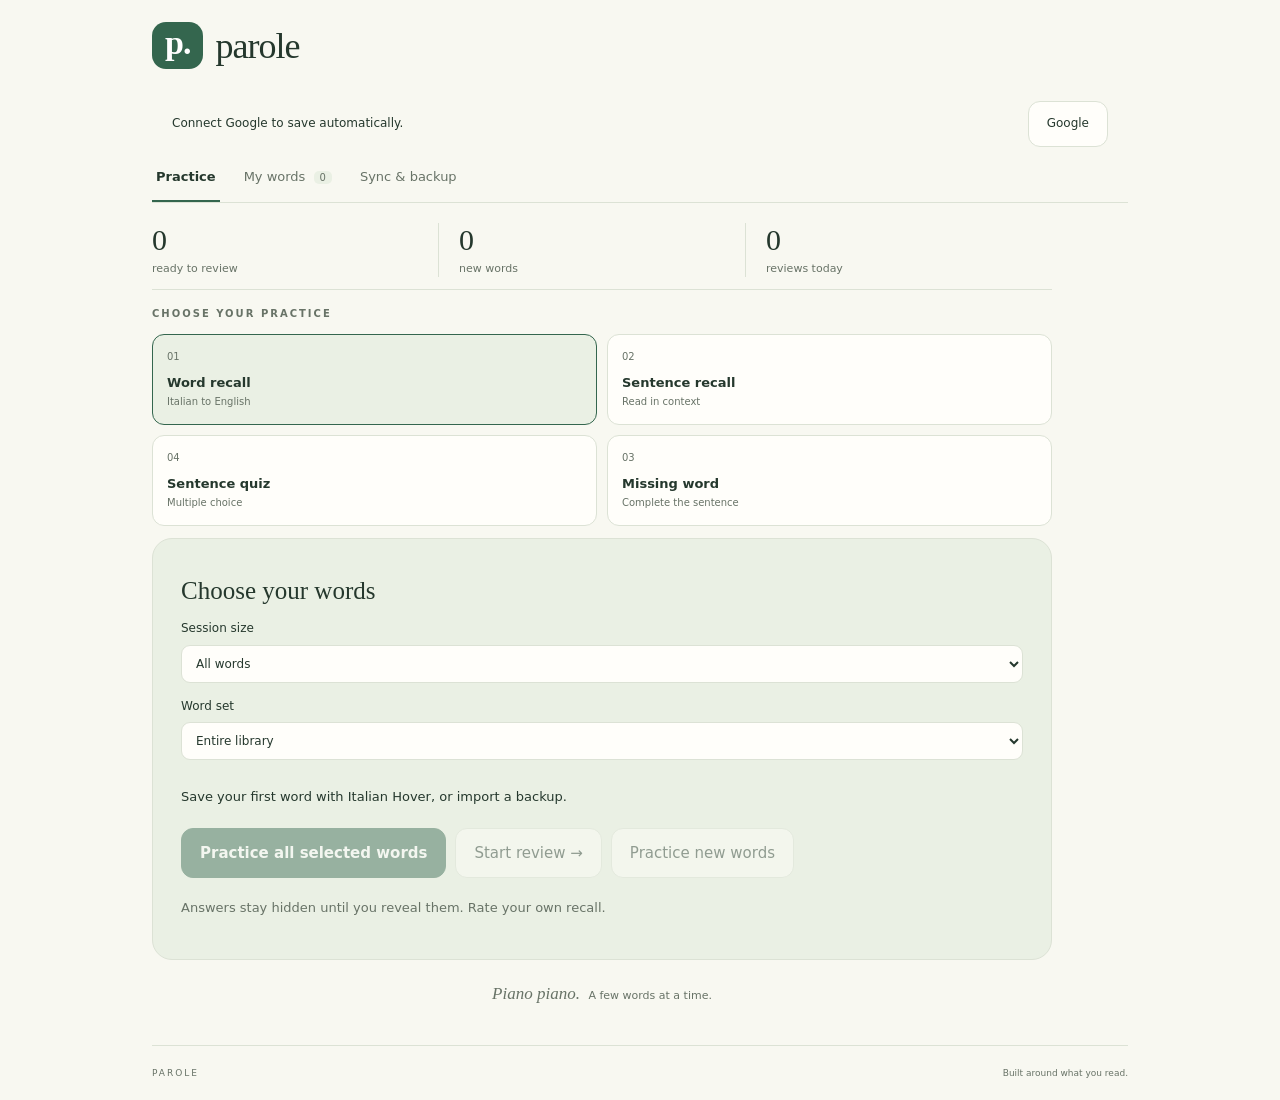
==== index.html @ adfd9d3e "Remove sync-page slogans and move settings up" ====
<!doctype html>
<html lang="en"><head><meta charset="utf-8"><meta name="viewport" content="width=device-width,initial-scale=1,viewport-fit=cover"><meta name="theme-color" content="#eef2e9"><meta name="apple-mobile-web-app-capable" content="yes"><meta name="apple-mobile-web-app-status-bar-style" content="default"><meta name="description" content="Practice Italian words collected from your reading."><link rel="icon" type="image/png" sizes="192x192" href="icons/192.png"><link rel="manifest" href="manifest.webmanifest"><link rel="apple-touch-icon" href="icons/192.png"><link rel="stylesheet" href="style.css?v=17"><title>Parole — Italian practice</title></head>
<body><main class="shell"><header><a class="brand" href="#today" aria-label="Parole home"><span class="mark">p.</span><span>parole</span></a><span id="connection" class="pill">Local mode</span></header><div class="google-save-status" style="display:flex;align-items:center;justify-content:space-between;gap:12px;padding:8px 20px;font-size:12px"><span data-google-status role="status">Connect Google to save automatically.</span><button type="button" data-drive="connect">Google</button></div>
<nav aria-label="Main"><button data-tab="today" class="active">Practice</button><button data-tab="library">My words <span id="wordCount">0</span></button><button data-tab="settings">Sync &amp; backup</button></nav>
<p id="notice" role="status" aria-live="polite"></p>
<section id="today" class="view"><section id="study" class="panel" hidden aria-label="Flashcard"><div class="card-top"><span id="cardPosition" class="eyebrow"></span><button id="endSession" class="quiet">End session</button></div><p id="cardInstruction" class="muted"></p><div id="question" class="question" lang="it"></div><p id="context" class="context" lang="it"></p><input id="clozeInput" placeholder="Try the missing word" autocomplete="off" autocapitalize="none" spellcheck="false" aria-label="Your missing word" hidden><div id="quizChoices" class="quiz-choices"></div><p id="quizFeedback" role="status"></p><button id="quizNext" class="primary" hidden>Next (Space)</button><button id="reveal" class="primary">Reveal answer</button><div id="answerPanel" hidden><div class="answer-label">ANSWER</div><div id="answer" class="answer"></div><p id="answerContext"></p><p id="sentenceEnglish" lang="en" role="status" hidden></p><button id="retrySentence" class="secondary" hidden>Retry sentence translation</button><div class="ratings"><button data-rating="again">Again<small>10 minutes</small></button><button data-rating="hard">Hard<small>More practice</small></button><button data-rating="good">Good<small>Remembered</small></button><button data-rating="easy">Easy<small>Very familiar</small></button></div></div></section>

<div class="stats"><div><strong id="dueCount">0</strong><span>ready to review</span></div><div><strong id="newCount">0</strong><span>new words</span></div><div><strong id="reviewCount">0</strong><span>reviews today</span></div></div>
<div class="mode-label">CHOOSE YOUR PRACTICE</div><div class="modes" role="group" aria-label="Practice type"><button data-mode="word" class="active">01 <strong>Word recall</strong><small>Italian to English</small></button><button data-mode="sentence">02 <strong>Sentence recall</strong><small>Read in context</small></button><button data-mode="choice">04 <strong>Sentence quiz</strong><small>Multiple choice</small></button><button data-mode="cloze">03 <strong>Missing word</strong><small>Complete the sentence</small></button></div>
<div id="startPanel" class="panel start"><h2>Choose your words</h2><label>Session size<select id="sessionSize"><option value="all">All words</option><option value="10">10</option><option value="20">20</option><option value="50">50</option></select></label><label>Word set<select id="wordSet"><option value="all">Entire library</option><option value="custom">Choose words</option></select></label><div id="wordPicker" hidden><input id="pickSearch" type="search" placeholder="Find words or sentences"><div class="actions"><button id="pickAll">Select all shown</button><button id="pickNone">Clear selection</button></div><p id="pickCount"></p><div id="pickList"></div></div><p id="readyText">Save your first word with Italian Hover, or import a backup.</p><div class="actions"><button id="startAll" class="primary">Practice all selected words</button><button id="startReview" class="secondary">Start review <span aria-hidden="true">&#8594;</span></button><button id="startNew" class="secondary">Practice new words</button></div><p class="muted">Answers stay hidden until you reveal them. Rate your own recall.</p></div>
<div class="footnote"><span lang="it">Piano piano.</span> A few words at a time.</div></section>
<section id="library" class="view" hidden><div class="eyebrow">COLLECTED FROM REAL LIFE</div><h1>My words.</h1><div class="library-tools"><input type="search" id="search" placeholder="Search words, translations or sentences" aria-label="Search vocabulary"><label class="check"><input id="showDeleted" type="checkbox"> Include deleted</label><button id="addManual" class="secondary">Add a word</button></div><p id="librarySummary" class="muted"></p><div id="entries"></div></section>
<section id="settings" class="view" hidden><div class="panel"><h2>Private Google Drive sync</h2><p>Sync after saving on your computer, then sync on your phone. Words, edits and review progress travel together.</p><p id="syncSetup" class="muted"></p><label id="clientLabel">Web OAuth client ID<input id="clientId" placeholder="Public client ID ending in .apps.googleusercontent.com" autocomplete="off"></label><button id="saveClient" class="secondary">Save client ID</button><div class="actions"><button id="connect" class="primary">Connect Google Drive</button><button id="sync" class="secondary">Sync now</button><button id="disconnect" class="quiet">Disconnect</button></div><p id="syncStatus" role="status">Not connected. Local saves and study work without sync.</p><p id="lastSync" class="muted"></p><p class="muted">Use the same Google account and Cloud project on both devices. No full-Drive access. Reconnect when authorization expires. Connection requires internet.</p><label class="check"><input id="accountConsent" type="checkbox"> I am using my intended Google account. Merge this device's words into it.</label></div>
<div class="panel"><h2>Transfer a backup</h2><p>Export or import a portable backup. Google saving runs automatically while connected.</p><div class="actions"><button id="export" class="secondary">Export JSON</button><label class="file-button">Import JSON<input id="import" type="file" accept="application/json,.json"></label></div><p class="muted">Import merges entries and review history; it does not replace your library. Backups include source links and deleted-entry history. Store them privately.</p></div>
<div class="panel"><h2>Offline &amp; installation</h2><p id="offlineInfo">Open this app online once to prepare offline study. In Safari, tap Share, then Add to Home Screen. Browser data can be cleared by iOS; keep backups.</p><p id="storageInfo" class="muted"></p><button id="persist" class="quiet">Request persistent local storage</button><p class="muted">New translations require internet. Missing translations stay blank and can be edited. Public app hosting never includes your private word list.</p><a href="privacy.html">Privacy &amp; sync details</a></div></section>
<footer>PAROLE <span>Built around what you read.</span></footer></main>
<dialog id="editor"><form id="editForm"><div class="card-top"><h2 id="editorTitle">Edit word</h2><button type="button" id="closeEditor" class="quiet">Close</button></div><p id="conflictInfo" class="muted"></p><div id="variants"></div><label>Italian word<input id="editWord" required maxlength="100"></label><label>English meaning<input id="editTranslation" maxlength="6000"></label><label>Original Italian sentence<textarea id="editSentence" required maxlength="700" rows="3"></textarea></label><label>English sentence<textarea id="editSentenceTranslation" maxlength="6000" rows="3"></textarea></label><label>Saved occurrence (character offset, optional)<input id="editOccurrence" type="number" min="-1" step="1"></label><p class="muted">If the word appears more than once, its saved offset selects the original occurrence. After editing, set the correct offset or use -1 to allow a unique match.</p><p id="editError" role="alert"></p><button class="primary" type="submit">Save entry</button></form></dialog>
<script src="shared/core.js?v=15"></script><script src="shared/store.js?v=6"></script><script src="shared/drive.js"></script><script src="config.js"></script><script src="shared/sync-core.js?v=6"></script><script src="shared/google-account.js?v=6"></script><script src="shared/drive-sync.js?v=7"></script><script src="app.js?v=16"></script></body></html>
---- style.css ----
:root{color-scheme:light;--bg:#f8f8f1;--surface:#fffefa;--ink:#25382d;--muted:#687367;--accent:#34664e;--border:#dce2d5;--soft:#eaf0e4;font-family:system-ui,-apple-system,BlinkMacSystemFont,"Segoe UI",sans-serif;font-size:15px}*{box-sizing:border-box}body{margin:0;background:var(--bg);color:var(--ink);line-height:1.6}button,input,textarea{font:inherit}button,a,input,label{ -webkit-tap-highlight-color:transparent}button{cursor:pointer;border:1px solid var(--border);background:var(--surface);color:var(--ink);border-radius:12px;padding:12px 18px;min-height:46px}button:disabled{opacity:.45;cursor:default}a{color:var(--accent)}button:focus-visible,a:focus-visible,input:focus-visible,textarea:focus-visible{outline:3px solid #82ad8b;outline-offset:3px}.shell{max-width:1040px;margin:auto;padding:calc(22px + env(safe-area-inset-top)) 32px calc(20px + env(safe-area-inset-bottom))}header{display:flex;align-items:center;justify-content:space-between;padding:0 0 24px}.brand{display:flex;align-items:center;gap:12px;text-decoration:none;color:var(--ink);font:36px Georgia,serif;letter-spacing:-1px}.brand small{display:block;font:9px system-ui;letter-spacing:2px;margin-top:4px}.mark{background:var(--accent);color:white;border-radius:14px;font:bold 34px Georgia;padding:2px 13px 7px}.pill{font-size:11px;padding:5px 10px;border:1px solid var(--border);border-radius:30px;color:var(--muted)}nav{display:flex;border-bottom:1px solid var(--border);gap:20px}nav button{border:0;background:transparent;border-radius:0;padding:12px 4px;border-bottom:2px solid transparent;color:var(--muted);font-size:13px}nav button.active{color:var(--ink);border-bottom-color:var(--accent);font-weight:650}nav span{background:var(--soft);padding:1px 6px;border-radius:5px;font-size:10px;margin-left:4px}.view{padding-top:38px;max-width:900px}.eyebrow,.mode-label{font-size:10px;letter-spacing:2px;font-weight:700;color:var(--muted)}h1{font:normal clamp(38px,5vw,61px)/1.08 Georgia,serif;letter-spacing:-1.5px;margin:14px 0 16px}h2{font:normal 25px/1.3 Georgia,serif;margin:8px 0 12px}.lede{color:var(--muted);font-size:15px;margin-bottom:28px}.stats{display:flex;gap:0;margin:25px 0 32px;border-block:1px solid var(--border);padding:20px 0}.stats>div{flex:1;padding:0 20px;border-right:1px solid var(--border)}.stats>div:first-child{padding-left:0}.stats>div:last-child{border:0}.stats strong{display:block;font:30px Georgia}.stats span{display:block;font-size:11px;color:var(--muted);margin-top:3px}.modes{display:grid;grid-template-columns:repeat(3,1fr);gap:10px;margin:12px 0 22px}.modes button{text-align:left;font-size:10px;color:var(--muted);padding:14px}.modes button.active{border-color:var(--accent);background:var(--soft)}.modes strong{display:block;color:var(--ink);font-size:13px;margin-top:8px}.modes small{font-size:10px}.panel{border:1px solid var(--border);background:var(--surface);border-radius:20px;padding:28px;margin:20px 0}.start{background:var(--soft)}.start p{font-size:13px;max-width:570px}.actions{display:flex;flex-wrap:wrap;gap:9px;align-items:center;margin:20px 0}.primary{background:var(--accent);color:#fff;border-color:var(--accent);font-weight:600}.primary span{padding-left:30px}.secondary,.file-button{background:var(--surface)}.quiet{background:transparent;border-color:transparent;padding:8px 10px;font-size:12px}.muted{color:var(--muted);font-size:12px}.footnote{text-align:center;color:var(--muted);font-size:11px;margin:24px 0}.footnote span{font:italic 17px Georgia;margin-right:5px}.card-top{display:flex;justify-content:space-between;align-items:center}.question{font:32px/1.5 Georgia;margin:26px 0;overflow-wrap:anywhere}.context{color:var(--muted);font-size:15px}.answer-label{font-size:10px;letter-spacing:2px;color:var(--muted);border-top:1px solid var(--border);padding-top:20px;margin-top:20px}.answer{font:25px/1.5 Georgia;margin:8px 0}.ratings{display:grid;grid-template-columns:repeat(4,1fr);gap:7px}.ratings button{padding:10px 5px;font-size:12px}.ratings small{display:block;font-size:9px;color:var(--muted)}input:not([type=checkbox]):not([type=file]),textarea{display:block;width:100%;border:1px solid var(--border);background:var(--surface);color:var(--ink);border-radius:9px;padding:12px;margin:7px 0 14px;min-height:46px;font-size:16px}label{display:block;font-size:12px}.check{display:flex;align-items:flex-start;gap:8px;font-size:12px;margin:14px 0}.check input{margin-top:4px;flex-shrink:0}.library-tools{display:flex;flex-wrap:wrap;align-items:center;gap:12px}.library-tools input[type=search]{flex-basis:100%}.entry{border:1px solid var(--border);border-radius:16px;background:var(--surface);padding:20px;margin-bottom:12px;overflow-wrap:anywhere}.entry h2{font-size:25px;margin:0}.entry .meaning{font-size:13px;color:var(--accent);font-weight:600}.entry .it{font:19px/1.5 Georgia}.entry .en{font-size:13px;color:var(--muted)}.entry .source{font-size:11px;color:var(--muted)}.entry .actions{margin:12px 0 0}.entry button{padding:7px 12px;font-size:12px;min-height:40px}.warning{padding:10px;border-radius:10px;background:#f5e9d3;color:#79510e;font-size:12px}.file-button{border:1px solid var(--border);border-radius:12px;padding:12px 18px;cursor:pointer}.file-button input{display:none}#notice{font-size:13px;color:var(--accent);margin:12px 0;min-height:0}#notice:empty{display:none}footer{display:flex;justify-content:space-between;border-top:1px solid var(--border);padding-top:20px;margin-top:40px;font-size:9px;letter-spacing:2px;color:var(--muted)}footer span{letter-spacing:0}dialog{border:1px solid var(--border);background:var(--surface);color:var(--ink);border-radius:18px;width:min(580px,calc(100vw - 24px));max-height:90dvh;padding:24px}dialog::backdrop{background:#14251d99}#editError{color:#a52626}#variants button{width:100%;text-align:left;white-space:pre-wrap;margin:5px 0}#clozeInput{max-width:380px}#answerContext{font-size:13px;color:var(--muted)}[hidden]{display:none!important}@media(max-width:600px){.shell{padding-inline:20px}header{padding-bottom:18px}.brand{font-size:31px}.brand small{font-size:8px;letter-spacing:1.5px}.mark{font-size:28px}.view{padding-top:28px}nav{gap:18px;justify-content:space-between}nav button{font-size:12px}.modes{gap:6px}.modes button{padding:12px 9px}.modes strong{font-size:12px}.modes small{font-size:9px}.panel{padding:20px;border-radius:16px}.stats>div{padding-inline:12px}.stats span{font-size:10px}.actions>button{flex-grow:1}.question{font-size:27px}.ratings{grid-template-columns:repeat(2,1fr)}footer{font-size:8px}}@media(prefers-color-scheme:dark){:root{color-scheme:dark;--bg:#18221d;--surface:#202d25;--ink:#edf2e8;--muted:#afbdad;--accent:#83b296;--border:#3b4b3f;--soft:#293b2f}.primary{background:#426d52;color:#fff;border-color:#426d52}.mark{background:#426d52}.warning{background:#4c3c24;color:#f4d99c}}


select{font:inherit;padding:10px;width:100%;margin:6px 0 14px;background:var(--surface);color:var(--ink);border:1px solid var(--border);border-radius:9px}.modes{grid-template-columns:repeat(2,1fr)}#pickList{max-height:260px;overflow:auto}.quiz-choices{display:grid;grid-template-columns:repeat(2,minmax(0,1fr));gap:10px}.quiz-choices button{overflow-wrap:anywhere}.quiz-correct{background:#d9f0dc;color:#164620;border-color:#42894b}.quiz-incorrect{background:#f8deda;color:#70251b;border-color:#b24a40}#quizNext{position:sticky;bottom:12px;z-index:2}#quizFeedback{font-weight:600}

#today.reviewing>:not(#study){display:none!important}#today.reviewing{padding-top:12px}#today.reviewing #study{margin-top:0;scroll-margin-top:12px}

#cardInstruction:empty{display:none}@media(max-width:600px){#study.rating-visible{padding-bottom:calc(112px + env(safe-area-inset-bottom))}#study.rating-visible .ratings{position:fixed;inset:auto 0 0;z-index:100;grid-template-columns:repeat(4,minmax(0,1fr));gap:6px;padding:10px max(10px,env(safe-area-inset-right)) calc(10px + env(safe-area-inset-bottom)) max(10px,env(safe-area-inset-left));background:var(--surface);border-top:1px solid var(--border);box-shadow:0 -4px 16px #0002}#study.rating-visible .ratings button{min-height:52px;padding:8px 3px}#study.rating-visible .ratings small{font-size:9px}}

/* Keep a single divider above the practice counts. */
.stats{border-top:0}

#today.view{padding-top:8px}#today>.stats{margin:0 0 16px;padding:12px 0}#today>.modes{margin-bottom:12px}#today>#startPanel{margin-top:12px}

#settings.view{padding-top:8px}#settings.view>.panel:first-child{margin-top:0}#settings.view>.google-drive-panel:first-child{margin-top:0}
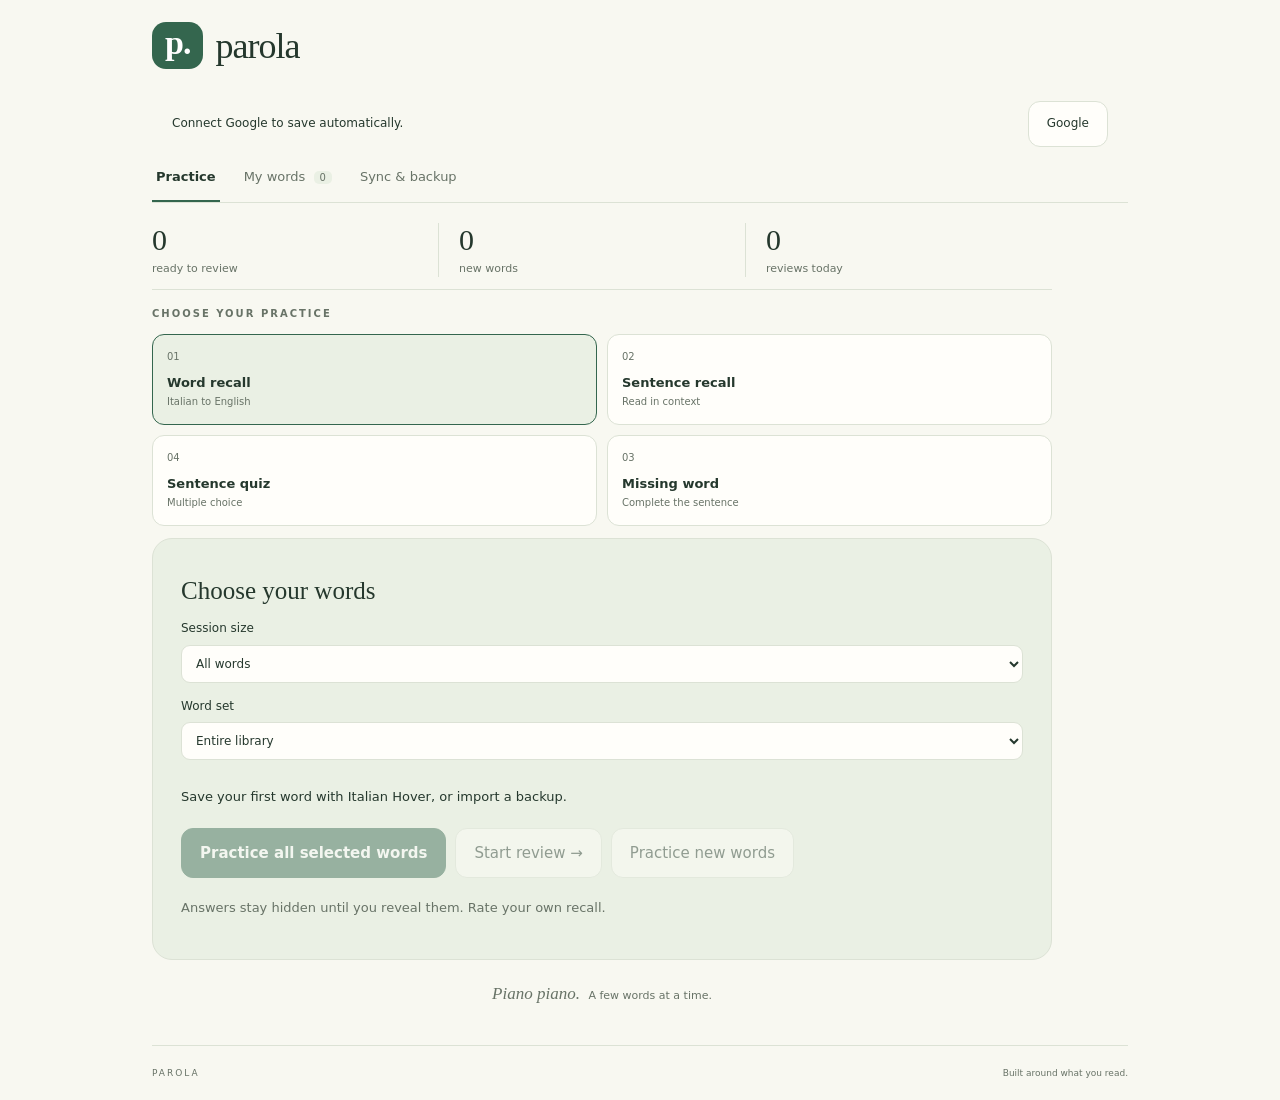
==== commit 9a2d8bff: "Standardize displayed app name to Parola" ====
--- a/index.html
+++ b/index.html
@@ -1,6 +1,6 @@
 <!doctype html>
-<html lang="en"><head><meta charset="utf-8"><meta name="viewport" content="width=device-width,initial-scale=1,viewport-fit=cover"><meta name="theme-color" content="#eef2e9"><meta name="apple-mobile-web-app-capable" content="yes"><meta name="apple-mobile-web-app-status-bar-style" content="default"><meta name="description" content="Practice Italian words collected from your reading."><link rel="icon" type="image/png" sizes="192x192" href="icons/192.png"><link rel="manifest" href="manifest.webmanifest"><link rel="apple-touch-icon" href="icons/192.png"><link rel="stylesheet" href="style.css?v=17"><title>Parole — Italian practice</title></head>
-<body><main class="shell"><header><a class="brand" href="#today" aria-label="Parole home"><span class="mark">p.</span><span>parole</span></a><span id="connection" class="pill">Local mode</span></header><div class="google-save-status" style="display:flex;align-items:center;justify-content:space-between;gap:12px;padding:8px 20px;font-size:12px"><span data-google-status role="status">Connect Google to save automatically.</span><button type="button" data-drive="connect">Google</button></div>
+<html lang="en"><head><meta charset="utf-8"><meta name="viewport" content="width=device-width,initial-scale=1,viewport-fit=cover"><meta name="theme-color" content="#eef2e9"><meta name="apple-mobile-web-app-capable" content="yes"><meta name="apple-mobile-web-app-status-bar-style" content="default"><meta name="description" content="Practice Italian words collected from your reading."><link rel="icon" type="image/png" sizes="192x192" href="icons/192.png"><link rel="manifest" href="manifest.webmanifest"><link rel="apple-touch-icon" href="icons/192.png"><link rel="stylesheet" href="style.css?v=19"><title>Parola — Italian practice</title></head>
+<body><main class="shell"><header><a class="brand" href="#today" aria-label="Parola home"><span class="mark">p.</span><span>parola</span></a><span id="connection" class="pill">Local mode</span></header><div class="google-save-status" style="display:flex;align-items:center;justify-content:space-between;gap:12px;padding:8px 20px;font-size:12px"><span data-google-status role="status">Connect Google to save automatically.</span><button type="button" data-drive="connect">Google</button></div>
 <nav aria-label="Main"><button data-tab="today" class="active">Practice</button><button data-tab="library">My words <span id="wordCount">0</span></button><button data-tab="settings">Sync &amp; backup</button></nav>
 <p id="notice" role="status" aria-live="polite"></p>
 <section id="today" class="view"><section id="study" class="panel" hidden aria-label="Flashcard"><div class="card-top"><span id="cardPosition" class="eyebrow"></span><button id="endSession" class="quiet">End session</button></div><p id="cardInstruction" class="muted"></p><div id="question" class="question" lang="it"></div><p id="context" class="context" lang="it"></p><input id="clozeInput" placeholder="Try the missing word" autocomplete="off" autocapitalize="none" spellcheck="false" aria-label="Your missing word" hidden><div id="quizChoices" class="quiz-choices"></div><p id="quizFeedback" role="status"></p><button id="quizNext" class="primary" hidden>Next (Space)</button><button id="reveal" class="primary">Reveal answer</button><div id="answerPanel" hidden><div class="answer-label">ANSWER</div><div id="answer" class="answer"></div><p id="answerContext"></p><p id="sentenceEnglish" lang="en" role="status" hidden></p><button id="retrySentence" class="secondary" hidden>Retry sentence translation</button><div class="ratings"><button data-rating="again">Again<small>10 minutes</small></button><button data-rating="hard">Hard<small>More practice</small></button><button data-rating="good">Good<small>Remembered</small></button><button data-rating="easy">Easy<small>Very familiar</small></button></div></div></section>
@@ -9,11 +9,12 @@
 <div class="mode-label">CHOOSE YOUR PRACTICE</div><div class="modes" role="group" aria-label="Practice type"><button data-mode="word" class="active">01 <strong>Word recall</strong><small>Italian to English</small></button><button data-mode="sentence">02 <strong>Sentence recall</strong><small>Read in context</small></button><button data-mode="choice">04 <strong>Sentence quiz</strong><small>Multiple choice</small></button><button data-mode="cloze">03 <strong>Missing word</strong><small>Complete the sentence</small></button></div>
 <div id="startPanel" class="panel start"><h2>Choose your words</h2><label>Session size<select id="sessionSize"><option value="all">All words</option><option value="10">10</option><option value="20">20</option><option value="50">50</option></select></label><label>Word set<select id="wordSet"><option value="all">Entire library</option><option value="custom">Choose words</option></select></label><div id="wordPicker" hidden><input id="pickSearch" type="search" placeholder="Find words or sentences"><div class="actions"><button id="pickAll">Select all shown</button><button id="pickNone">Clear selection</button></div><p id="pickCount"></p><div id="pickList"></div></div><p id="readyText">Save your first word with Italian Hover, or import a backup.</p><div class="actions"><button id="startAll" class="primary">Practice all selected words</button><button id="startReview" class="secondary">Start review <span aria-hidden="true">&#8594;</span></button><button id="startNew" class="secondary">Practice new words</button></div><p class="muted">Answers stay hidden until you reveal them. Rate your own recall.</p></div>
 <div class="footnote"><span lang="it">Piano piano.</span> A few words at a time.</div></section>
-<section id="library" class="view" hidden><div class="eyebrow">COLLECTED FROM REAL LIFE</div><h1>My words.</h1><div class="library-tools"><input type="search" id="search" placeholder="Search words, translations or sentences" aria-label="Search vocabulary"><label class="check"><input id="showDeleted" type="checkbox"> Include deleted</label><button id="addManual" class="secondary">Add a word</button></div><p id="librarySummary" class="muted"></p><div id="entries"></div></section>
+<section id="library" class="view" hidden><div class="library-tools"><input type="search" id="search" placeholder="Search words, translations or sentences" aria-label="Search vocabulary"><label class="check"><input id="showDeleted" type="checkbox"> Include deleted</label><button id="addManual" class="secondary">Add a word</button><button id="bulkOpen" class="secondary">Bulk paste</button></div><section id="bulkPanel" class="panel" hidden aria-label="Bulk vocabulary import"><h2>Paste a word list</h2><p class="muted">One entry per line: Italian | English meaning | Italian sentence | English sentence. The last field is optional. Use the exact Italian word or phrase in its sentence. Up to 1,000 entries per paste.</p><label for="bulkText">Word list</label><textarea id="bulkText" rows="10" maxlength="2000000" spellcheck="false" autocapitalize="none" placeholder="magari | maybe / if only | Magari possiamo partire domani. | Maybe we can leave tomorrow."></textarea><p class="muted">Preview first, then import valid entries. Duplicates and previously deleted entries are skipped. No translations are requested during import.</p><div class="actions"><button id="bulkPreview" class="secondary">Preview list</button><button id="bulkImport" class="primary" disabled>Import valid entries</button></div><p id="bulkStatus" role="status" aria-live="polite"></p><div id="bulkResults" aria-label="Import preview"></div></section><p id="librarySummary" class="muted"></p><div id="entries"></div></section>
 <section id="settings" class="view" hidden><div class="panel"><h2>Private Google Drive sync</h2><p>Sync after saving on your computer, then sync on your phone. Words, edits and review progress travel together.</p><p id="syncSetup" class="muted"></p><label id="clientLabel">Web OAuth client ID<input id="clientId" placeholder="Public client ID ending in .apps.googleusercontent.com" autocomplete="off"></label><button id="saveClient" class="secondary">Save client ID</button><div class="actions"><button id="connect" class="primary">Connect Google Drive</button><button id="sync" class="secondary">Sync now</button><button id="disconnect" class="quiet">Disconnect</button></div><p id="syncStatus" role="status">Not connected. Local saves and study work without sync.</p><p id="lastSync" class="muted"></p><p class="muted">Use the same Google account and Cloud project on both devices. No full-Drive access. Reconnect when authorization expires. Connection requires internet.</p><label class="check"><input id="accountConsent" type="checkbox"> I am using my intended Google account. Merge this device's words into it.</label></div>
 <div class="panel"><h2>Transfer a backup</h2><p>Export or import a portable backup. Google saving runs automatically while connected.</p><div class="actions"><button id="export" class="secondary">Export JSON</button><label class="file-button">Import JSON<input id="import" type="file" accept="application/json,.json"></label></div><p class="muted">Import merges entries and review history; it does not replace your library. Backups include source links and deleted-entry history. Store them privately.</p></div>
 <div class="panel"><h2>Offline &amp; installation</h2><p id="offlineInfo">Open this app online once to prepare offline study. In Safari, tap Share, then Add to Home Screen. Browser data can be cleared by iOS; keep backups.</p><p id="storageInfo" class="muted"></p><button id="persist" class="quiet">Request persistent local storage</button><p class="muted">New translations require internet. Missing translations stay blank and can be edited. Public app hosting never includes your private word list.</p><a href="privacy.html">Privacy &amp; sync details</a></div></section>
-<footer>PAROLE <span>Built around what you read.</span></footer></main>
+<footer>PAROLA <span>Built around what you read.</span></footer></main>
 <dialog id="editor"><form id="editForm"><div class="card-top"><h2 id="editorTitle">Edit word</h2><button type="button" id="closeEditor" class="quiet">Close</button></div><p id="conflictInfo" class="muted"></p><div id="variants"></div><label>Italian word<input id="editWord" required maxlength="100"></label><label>English meaning<input id="editTranslation" maxlength="6000"></label><label>Original Italian sentence<textarea id="editSentence" required maxlength="700" rows="3"></textarea></label><label>English sentence<textarea id="editSentenceTranslation" maxlength="6000" rows="3"></textarea></label><label>Saved occurrence (character offset, optional)<input id="editOccurrence" type="number" min="-1" step="1"></label><p class="muted">If the word appears more than once, its saved offset selects the original occurrence. After editing, set the correct offset or use -1 to allow a unique match.</p><p id="editError" role="alert"></p><button class="primary" type="submit">Save entry</button></form></dialog>
-<script src="shared/core.js?v=15"></script><script src="shared/store.js?v=6"></script><script src="shared/drive.js"></script><script src="config.js"></script><script src="shared/sync-core.js?v=6"></script><script src="shared/google-account.js?v=6"></script><script src="shared/drive-sync.js?v=7"></script><script src="app.js?v=16"></script></body></html>
+<script src="shared/core.js?v=15"></script><script src="shared/store.js?v=8"></script><script src="shared/drive.js"></script><script src="config.js"></script><script src="shared/sync-core.js?v=6"></script><script src="shared/google-account.js?v=6"></script><script src="shared/drive-sync.js?v=7"></script><script src="shared/bulk.js?v=18"></script><script src="app.js?v=19"></script></body></html>
 
+
--- a/style.css
+++ b/style.css
@@ -13,3 +13,8 @@
 #today.view{padding-top:8px}#today>.stats{margin:0 0 16px;padding:12px 0}#today>.modes{margin-bottom:12px}#today>#startPanel{margin-top:12px}
 
 #settings.view{padding-top:8px}#settings.view>.panel:first-child{margin-top:0}#settings.view>.google-drive-panel:first-child{margin-top:0}
+
+#bulkResults{max-height:360px;overflow:auto}.bulk-row{padding:12px 0;border-top:1px solid var(--border);overflow-wrap:anywhere}.bulk-row>span{display:block;font-size:12px;color:var(--muted)}.bulk-row p{margin:4px 0;font-size:13px}#bulkText{font-size:15px}
+
+
+#library.view{padding-top:8px}
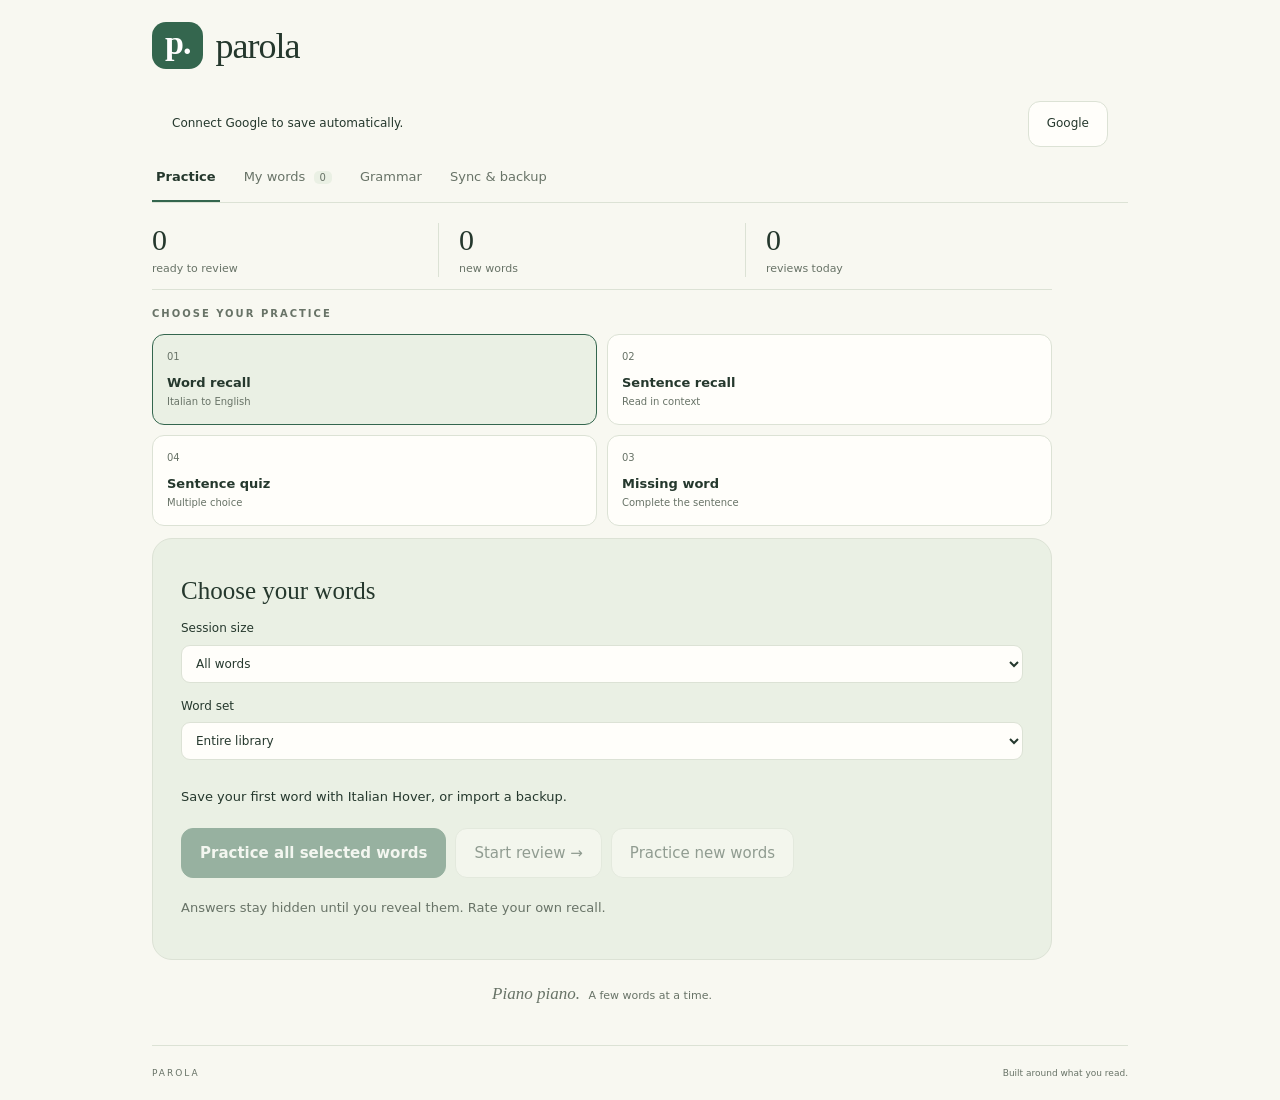
==== commit 79e2ebdc: "Add grammar tab to Parola" ====
--- a/index.html
+++ b/index.html
@@ -1,7 +1,7 @@
 <!doctype html>
-<html lang="en"><head><meta charset="utf-8"><meta name="viewport" content="width=device-width,initial-scale=1,viewport-fit=cover"><meta name="theme-color" content="#eef2e9"><meta name="apple-mobile-web-app-capable" content="yes"><meta name="apple-mobile-web-app-status-bar-style" content="default"><meta name="description" content="Practice Italian words collected from your reading."><link rel="icon" type="image/png" sizes="192x192" href="icons/192.png"><link rel="manifest" href="manifest.webmanifest"><link rel="apple-touch-icon" href="icons/192.png"><link rel="stylesheet" href="style.css?v=19"><title>Parola — Italian practice</title></head>
+<html lang="en"><head><meta charset="utf-8"><meta name="viewport" content="width=device-width,initial-scale=1,viewport-fit=cover"><meta name="theme-color" content="#eef2e9"><meta name="apple-mobile-web-app-capable" content="yes"><meta name="apple-mobile-web-app-status-bar-style" content="default"><meta name="description" content="Practice Italian words collected from your reading."><link rel="icon" type="image/png" sizes="192x192" href="icons/192.png"><link rel="manifest" href="manifest.webmanifest"><link rel="apple-touch-icon" href="icons/192.png"><link rel="stylesheet" href="style.css?v=20"><title>Parola — Italian practice</title></head>
 <body><main class="shell"><header><a class="brand" href="#today" aria-label="Parola home"><span class="mark">p.</span><span>parola</span></a><span id="connection" class="pill">Local mode</span></header><div class="google-save-status" style="display:flex;align-items:center;justify-content:space-between;gap:12px;padding:8px 20px;font-size:12px"><span data-google-status role="status">Connect Google to save automatically.</span><button type="button" data-drive="connect">Google</button></div>
-<nav aria-label="Main"><button data-tab="today" class="active">Practice</button><button data-tab="library">My words <span id="wordCount">0</span></button><button data-tab="settings">Sync &amp; backup</button></nav>
+<nav aria-label="Main"><button data-tab="today" class="active">Practice</button><button data-tab="library">My words <span id="wordCount">0</span></button><button data-tab="grammar">Grammar</button><button data-tab="settings">Sync &amp; backup</button></nav>
 <p id="notice" role="status" aria-live="polite"></p>
 <section id="today" class="view"><section id="study" class="panel" hidden aria-label="Flashcard"><div class="card-top"><span id="cardPosition" class="eyebrow"></span><button id="endSession" class="quiet">End session</button></div><p id="cardInstruction" class="muted"></p><div id="question" class="question" lang="it"></div><p id="context" class="context" lang="it"></p><input id="clozeInput" placeholder="Try the missing word" autocomplete="off" autocapitalize="none" spellcheck="false" aria-label="Your missing word" hidden><div id="quizChoices" class="quiz-choices"></div><p id="quizFeedback" role="status"></p><button id="quizNext" class="primary" hidden>Next (Space)</button><button id="reveal" class="primary">Reveal answer</button><div id="answerPanel" hidden><div class="answer-label">ANSWER</div><div id="answer" class="answer"></div><p id="answerContext"></p><p id="sentenceEnglish" lang="en" role="status" hidden></p><button id="retrySentence" class="secondary" hidden>Retry sentence translation</button><div class="ratings"><button data-rating="again">Again<small>10 minutes</small></button><button data-rating="hard">Hard<small>More practice</small></button><button data-rating="good">Good<small>Remembered</small></button><button data-rating="easy">Easy<small>Very familiar</small></button></div></div></section>
 
@@ -10,11 +10,12 @@
 <div id="startPanel" class="panel start"><h2>Choose your words</h2><label>Session size<select id="sessionSize"><option value="all">All words</option><option value="10">10</option><option value="20">20</option><option value="50">50</option></select></label><label>Word set<select id="wordSet"><option value="all">Entire library</option><option value="custom">Choose words</option></select></label><div id="wordPicker" hidden><input id="pickSearch" type="search" placeholder="Find words or sentences"><div class="actions"><button id="pickAll">Select all shown</button><button id="pickNone">Clear selection</button></div><p id="pickCount"></p><div id="pickList"></div></div><p id="readyText">Save your first word with Italian Hover, or import a backup.</p><div class="actions"><button id="startAll" class="primary">Practice all selected words</button><button id="startReview" class="secondary">Start review <span aria-hidden="true">&#8594;</span></button><button id="startNew" class="secondary">Practice new words</button></div><p class="muted">Answers stay hidden until you reveal them. Rate your own recall.</p></div>
 <div class="footnote"><span lang="it">Piano piano.</span> A few words at a time.</div></section>
 <section id="library" class="view" hidden><div class="library-tools"><input type="search" id="search" placeholder="Search words, translations or sentences" aria-label="Search vocabulary"><label class="check"><input id="showDeleted" type="checkbox"> Include deleted</label><button id="addManual" class="secondary">Add a word</button><button id="bulkOpen" class="secondary">Bulk paste</button></div><section id="bulkPanel" class="panel" hidden aria-label="Bulk vocabulary import"><h2>Paste a word list</h2><p class="muted">One entry per line: Italian | English meaning | Italian sentence | English sentence. The last field is optional. Use the exact Italian word or phrase in its sentence. Up to 1,000 entries per paste.</p><label for="bulkText">Word list</label><textarea id="bulkText" rows="10" maxlength="2000000" spellcheck="false" autocapitalize="none" placeholder="magari | maybe / if only | Magari possiamo partire domani. | Maybe we can leave tomorrow."></textarea><p class="muted">Preview first, then import valid entries. Duplicates and previously deleted entries are skipped. No translations are requested during import.</p><div class="actions"><button id="bulkPreview" class="secondary">Preview list</button><button id="bulkImport" class="primary" disabled>Import valid entries</button></div><p id="bulkStatus" role="status" aria-live="polite"></p><div id="bulkResults" aria-label="Import preview"></div></section><p id="librarySummary" class="muted"></p><div id="entries"></div></section>
+<section id="grammar" class="view" hidden><div class="grammar-intro"><p class="eyebrow">ITALIAN VERB FORMS</p><h1>Grammar, in context.</h1><p class="lede">A compact reference, then practice recognizing forms in sentences. Link saved forms to an infinitive so “messo” and “mettiamoci” can belong to “mettere.”</p></div><div id="grammarContent"></div></section>
 <section id="settings" class="view" hidden><div class="panel"><h2>Private Google Drive sync</h2><p>Sync after saving on your computer, then sync on your phone. Words, edits and review progress travel together.</p><p id="syncSetup" class="muted"></p><label id="clientLabel">Web OAuth client ID<input id="clientId" placeholder="Public client ID ending in .apps.googleusercontent.com" autocomplete="off"></label><button id="saveClient" class="secondary">Save client ID</button><div class="actions"><button id="connect" class="primary">Connect Google Drive</button><button id="sync" class="secondary">Sync now</button><button id="disconnect" class="quiet">Disconnect</button></div><p id="syncStatus" role="status">Not connected. Local saves and study work without sync.</p><p id="lastSync" class="muted"></p><p class="muted">Use the same Google account and Cloud project on both devices. No full-Drive access. Reconnect when authorization expires. Connection requires internet.</p><label class="check"><input id="accountConsent" type="checkbox"> I am using my intended Google account. Merge this device's words into it.</label></div>
 <div class="panel"><h2>Transfer a backup</h2><p>Export or import a portable backup. Google saving runs automatically while connected.</p><div class="actions"><button id="export" class="secondary">Export JSON</button><label class="file-button">Import JSON<input id="import" type="file" accept="application/json,.json"></label></div><p class="muted">Import merges entries and review history; it does not replace your library. Backups include source links and deleted-entry history. Store them privately.</p></div>
 <div class="panel"><h2>Offline &amp; installation</h2><p id="offlineInfo">Open this app online once to prepare offline study. In Safari, tap Share, then Add to Home Screen. Browser data can be cleared by iOS; keep backups.</p><p id="storageInfo" class="muted"></p><button id="persist" class="quiet">Request persistent local storage</button><p class="muted">New translations require internet. Missing translations stay blank and can be edited. Public app hosting never includes your private word list.</p><a href="privacy.html">Privacy &amp; sync details</a></div></section>
 <footer>PAROLA <span>Built around what you read.</span></footer></main>
 <dialog id="editor"><form id="editForm"><div class="card-top"><h2 id="editorTitle">Edit word</h2><button type="button" id="closeEditor" class="quiet">Close</button></div><p id="conflictInfo" class="muted"></p><div id="variants"></div><label>Italian word<input id="editWord" required maxlength="100"></label><label>English meaning<input id="editTranslation" maxlength="6000"></label><label>Original Italian sentence<textarea id="editSentence" required maxlength="700" rows="3"></textarea></label><label>English sentence<textarea id="editSentenceTranslation" maxlength="6000" rows="3"></textarea></label><label>Saved occurrence (character offset, optional)<input id="editOccurrence" type="number" min="-1" step="1"></label><p class="muted">If the word appears more than once, its saved offset selects the original occurrence. After editing, set the correct offset or use -1 to allow a unique match.</p><p id="editError" role="alert"></p><button class="primary" type="submit">Save entry</button></form></dialog>
-<script src="shared/core.js?v=15"></script><script src="shared/store.js?v=8"></script><script src="shared/drive.js"></script><script src="config.js"></script><script src="shared/sync-core.js?v=6"></script><script src="shared/google-account.js?v=6"></script><script src="shared/drive-sync.js?v=7"></script><script src="shared/bulk.js?v=18"></script><script src="app.js?v=19"></script></body></html>
+<script src="shared/core.js?v=16"></script><script src="shared/store.js?v=8"></script><script src="shared/drive.js"></script><script src="config.js"></script><script src="shared/sync-core.js?v=6"></script><script src="shared/google-account.js?v=6"></script><script src="shared/drive-sync.js?v=7"></script><script src="shared/bulk.js?v=18"></script><script src="app.js?v=20"></script></body></html>
 
 
